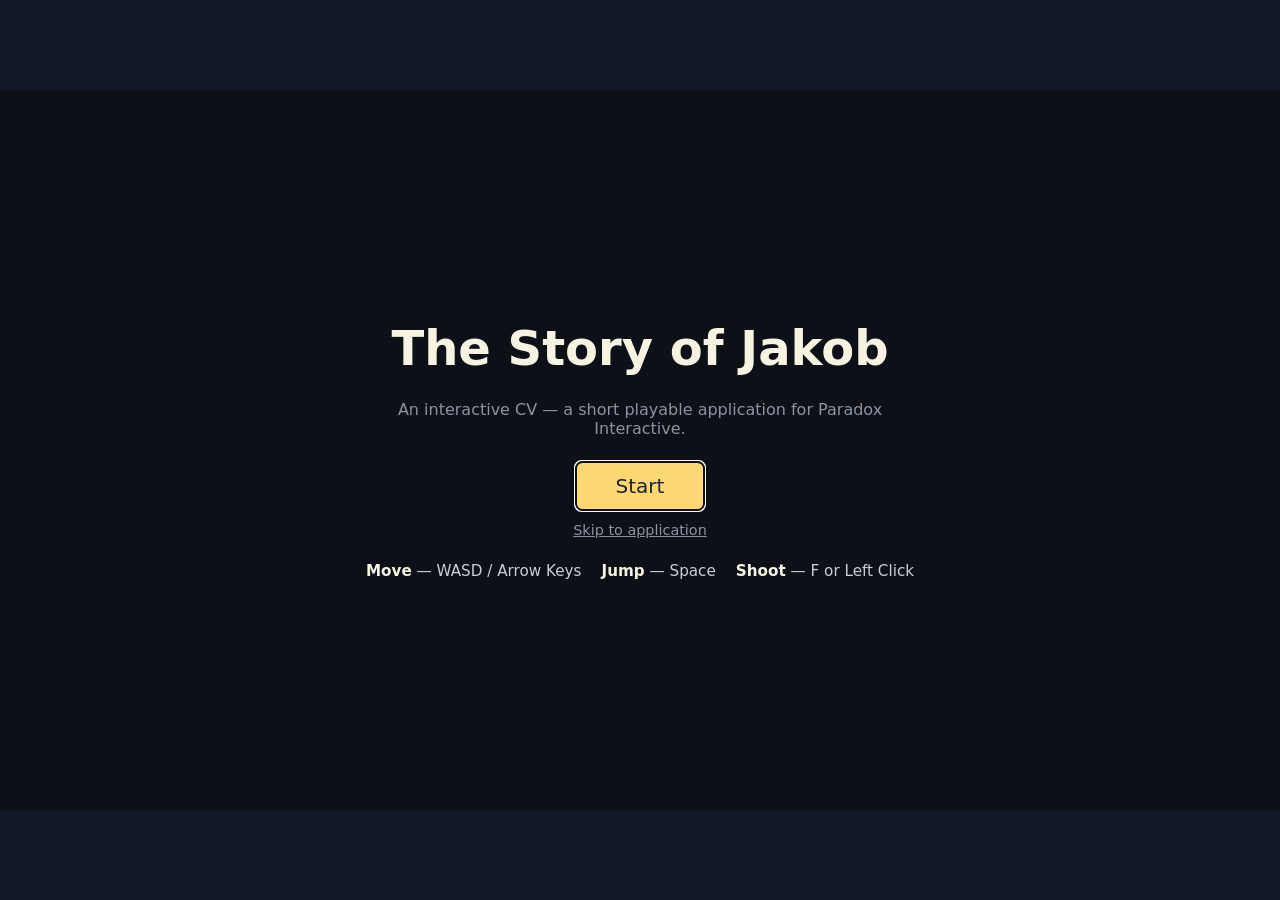
==== index.html @ b73023fc "deploy: publish runtime website" ====
<!doctype html>
<html lang="en">
  <head>
    <meta charset="utf-8">
    <meta name="viewport" content="width=device-width, initial-scale=1">
    <!-- Private application link, not a public site -- stays out of
         search results permanently, not just until launch. See also
         robots.txt. -->
    <meta name="robots" content="noindex, nofollow">
    <title>The Story of Jakob</title>
    <link rel="icon" href="data:,">
    <link rel="stylesheet" href="./css/style.css">
    <link rel="stylesheet" href="./css/ui.css">
    <script type="module" src="./js/main.js"></script>
  </head>
  <body>
    <div id="viewport">
      <canvas id="game" width="1280" height="720" aria-label="The Story of Jakob gameplay canvas">
        Your browser does not support canvas.
      </canvas>

      <!--
        Real DOM title screen (PLAN.md task 4.1), replacing game.js's
        placeholder. AGENTS.md §5: menus are never drawn on canvas. Shown/
        hidden by ui.js; the Start button hands off to game.js.
      -->
      <div id="title-screen" class="dom-screen">
        <div class="title-content">
          <h1>The Story of Jakob</h1>
          <p class="tagline">An interactive CV — a short playable application for Paradox Interactive.</p>

          <div class="title-actions">
            <button id="start-button" type="button" disabled>Start</button>
            <!--
              Task 4.2: title renders immediately, Start stays disabled
              and this shows a percentage until the asset manifest
              (assets.js) has loaded. aria-live so a screen reader
              announces when it's ready without the page moving focus.
            -->
            <p id="loading-status" class="loading-status" aria-live="polite">
              Loading… <span id="loading-percent">0%</span>
            </p>
            <a class="skip-link" href="./application.html">Skip to application</a>
          </div>

          <ul class="controls-list" aria-label="Controls">
            <li><strong>Move</strong> — WASD / Arrow Keys</li>
            <li><strong>Jump</strong> — Space</li>
            <li><strong>Shoot</strong> — F or Left Click</li>
          </ul>
        </div>
      </div>

      <!--
        Real DOM comic viewer (PLAN.md task 4.3), replacing game.js's
        placeholder. One panel on screen at a time -- comics.js swaps
        #comic-panel-image's src and rebuilds the bubble layer on every
        advance; content (which panels, what the bubbles say) is entirely
        comic-data.js. Shown/hidden by ui.js in lockstep with game.js's
        state.
      -->
      <div id="comic-screen" class="dom-screen" hidden>
        <div class="comic-frame" id="comic-frame">
          <img id="comic-panel-image" alt="">
          <div id="comic-bubble-layer" class="comic-bubble-layer"></div>
        </div>
        <p class="comic-hint">Click or press Space to continue</p>
      </div>

      <!--
        The utspring title card (PLAN.md task 3.5). Narrative copy, so it
        is DOM and not canvas (AGENTS.md §5) -- reusing this same UI layer
        rather than drawing text into the game. "studentmössa" is never
        translated (AGENTS.md §3); the gloss beside it is.

        game.js drives both `hidden` and `opacity` from simulation time,
        so the hold and the fade freeze and resume with the rest of the
        game when the tab is hidden -- a CSS transition would keep running
        while the simulation was paused. pointer-events stay off in the
        stylesheet so it can never sit in front of the persistent controls.
      -->
      <div id="studentmossa-card" class="studentmossa-card" hidden>
        <p class="studentmossa-card-title">Studentmössa</p>
        <p class="studentmossa-card-body">Swedish graduation cap. Earned, not given.</p>
      </div>

      <!--
        Persistent controls (PLAN.md task 4.4, AGENTS.md §5): Skip to
        application and Mute/Unmute, present during gameplay and comics.
        Last in #viewport so it paints above both the canvas and the
        comic screen without needing a z-index. Hidden on the title
        screen, which already has its own Skip link. Not a settings menu
        -- these two controls are the entire out-of-game UI.
      -->
      <div id="persistent-controls" class="persistent-controls" hidden>
        <a class="persistent-control" href="./application.html">Skip to application</a>
        <button id="mute-button" class="persistent-control" type="button">Mute</button>
      </div>
    </div>

    <!--
      Mobile fallback (PLAN.md task 4.8, AGENTS.md §6: "No mobile
      gameplay... A recruiter on a phone must never see a black canvas").
      Pure CSS, no JS dependency, so it can never fail open into a blank
      or broken page: style.css shows this and hides #viewport under
      `@media (pointer: coarse)`, the standard signal for a touch-primary
      device. application.html already doubles as the mobile fallback
      destination (task 4.7), so this is just the explanation plus one
      link there, not a second copy of its content.
    -->
    <div id="mobile-fallback">
      <div class="mobile-fallback-content">
        <h1>The Story of Jakob</h1>
        <p>
          This is a browser game, played with a keyboard — it needs a
          desktop or laptop.
        </p>
        <p>On mobile, here's the application directly:</p>
        <a class="mobile-fallback-cta" href="./application.html">Open the application</a>
      </div>
    </div>
  </body>
</html>
---- css/style.css ----
html,
body {
  margin: 0;
  width: 100%;
  height: 100%;
}

body {
  display: grid;
  place-items: center;
  background: #111827;
}

/* Logical 1280x720 game area (AGENTS.md §5), scaled to fit the window at a
   fixed 16:9 aspect ratio. The canvas and every DOM screen (ui.css) stack
   inside it at the same size, so a DOM screen lines up with the canvas
   exactly and either can cover the other. */
#viewport {
  position: relative;
  width: min(100vw, calc(100vh * 16 / 9));
  aspect-ratio: 16 / 9;
}

#viewport > canvas {
  display: block;
  width: 100%;
  height: 100%;
  background: #243247;
}

/* Mobile fallback (task 4.8): hidden by default, swapped in for
   #viewport on a touch-primary device -- see the media query below. */
#mobile-fallback {
  display: none;
}

.mobile-fallback-content {
  display: flex;
  flex-direction: column;
  align-items: center;
  gap: 1.25rem;
  max-width: 26rem;
  padding: 2rem 1.5rem;
  text-align: center;
  color: #f7f3e3;
  font-family: system-ui, -apple-system, "Segoe UI", Roboto, Arial, sans-serif;
}

.mobile-fallback-content h1 {
  margin: 0;
  font-size: 1.75rem;
}

.mobile-fallback-content p {
  margin: 0;
  color: #8b93a5;
}

.mobile-fallback-cta {
  font-size: 1.1rem;
  padding: 0.75rem 2rem;
  background: #f6c453;
  color: #1b2333;
  border-radius: 0.4rem;
  text-decoration: none;
  font-weight: 700;
}

.mobile-fallback-cta:hover,
.mobile-fallback-cta:focus-visible {
  background: #ffd873;
}

@media (pointer: coarse) {
  #viewport {
    display: none;
  }

  #mobile-fallback {
    display: grid;
    place-items: center;
    width: 100%;
    height: 100%;
  }
}
---- css/ui.css ----
/* ui.css — DOM screens that layer over the canvas (Milestone 4). Each one
   is a full-cover child of #viewport (style.css positions/sizes it);
   this file only styles what's inside them. AGENTS.md §5: menus and
   narrative are DOM, never canvas. */

.dom-screen {
  position: absolute;
  inset: 0;
  display: flex;
  align-items: center;
  justify-content: center;
  background: #0d1117;
  color: #f7f3e3;
  font-family: system-ui, -apple-system, "Segoe UI", Roboto, Arial, sans-serif;
  text-align: center;
}

.dom-screen[hidden] {
  display: none;
}

/* Title screen (task 4.1) */

.title-content {
  display: flex;
  flex-direction: column;
  align-items: center;
  gap: 1.5rem;
  padding: 2rem;
}

.title-content h1 {
  margin: 0;
  font-size: clamp(2rem, 5vw, 3rem);
}

.tagline {
  margin: 0;
  color: #8b93a5;
  max-width: 32rem;
}

.title-actions {
  display: flex;
  flex-direction: column;
  align-items: center;
  gap: 0.75rem;
}

#start-button {
  font: inherit;
  font-size: 1.25rem;
  padding: 0.75rem 2.5rem;
  background: #f6c453;
  color: #1b2333;
  border: none;
  border-radius: 0.4rem;
  cursor: pointer;
}

#start-button:hover,
#start-button:focus-visible {
  background: #ffd873;
}

#start-button:disabled {
  background: #4a5568;
  color: #8b93a5;
  cursor: not-allowed;
}

/* Task 4.2: visible only while the (currently empty) asset manifest is
   loading; ui.js hides it the instant Start is enabled. */
.loading-status {
  margin: 0;
  font-size: 0.85rem;
  color: #8b93a5;
}

.skip-link {
  color: #8b93a5;
  font-size: 0.9rem;
  text-decoration: underline;
}

.skip-link:hover,
.skip-link:focus-visible {
  color: #f7f3e3;
}

/* A non-gamer must never have to guess the controls (PLAN.md 4.1). */
.controls-list {
  display: flex;
  flex-wrap: wrap;
  justify-content: center;
  gap: 0.4rem 1.25rem;
  list-style: none;
  margin: 0;
  padding: 0;
  font-size: 0.95rem;
  color: #c7cddb;
}

.controls-list li strong {
  color: #f7f3e3;
}

/* Comic viewer (task 4.3). #comic-frame has no explicit size -- as a flex
   child of .dom-screen it shrink-wraps to its image, which is capped to
   the screen by max-width/max-height while keeping its own aspect ratio
   (never cropped or stretched, panels vary in shape). That makes the
   frame exactly the letterboxed image's box, so bubbles positioned as
   percentages of the frame land on the artwork correctly at any scale. */
.comic-frame {
  position: relative;
  max-width: 100%;
  max-height: 100%;
  line-height: 0; /* no inline-image baseline gap under the frame */
}

#comic-panel-image {
  display: block;
  max-width: 100%;
  max-height: 100%;
  width: auto;
  height: auto;
}

.comic-bubble-layer {
  position: absolute;
  inset: 0;
  pointer-events: none;
}

/* Small and out of the way -- without it a non-gamer sits looking at the
   first panel wondering whether the game has frozen (PLAN.md 4.3). */
.comic-hint {
  position: absolute;
  left: 50%;
  bottom: 1rem;
  transform: translateX(-50%);
  margin: 0;
  padding: 0.3rem 0.9rem;
  font-size: 0.8rem;
  color: #8b93a5;
  background: rgba(13, 17, 23, 0.6);
  border-radius: 999px;
  pointer-events: none;
}

.comic-bubble {
  /* x/y (comic-data.js) place the bubble's own top-left corner. */
  position: absolute;
  background: #f7f3e3;
  color: #1b2333;
  border: 2px solid #1b2333;
  border-radius: 0.7rem;
  padding: 0.5em 0.75em;
  font-family: system-ui, -apple-system, "Segoe UI", Roboto, Arial, sans-serif;
  font-weight: 700;
  font-size: clamp(0.65rem, 1.6vw, 1.05rem);
  line-height: 1.25;
  text-align: center;
  box-shadow: 0 2px 6px rgba(0, 0, 0, 0.35);
}

.comic-bubble--thought {
  border-radius: 1.3rem;
}

/* Speech: a pointed triangle tail on the side the speaker is on.
   Thought: two trailing circles instead, same side. */
.comic-bubble--tail-left::after,
.comic-bubble--tail-right::after,
.comic-bubble--tail-up::after,
.comic-bubble--tail-down::after {
  content: '';
  position: absolute;
}

.comic-bubble--speech.comic-bubble--tail-left::after {
  left: -12px;
  top: 50%;
  transform: translateY(-50%);
  border: 9px solid transparent;
  border-right-color: #1b2333;
}

.comic-bubble--speech.comic-bubble--tail-right::after {
  right: -12px;
  top: 50%;
  transform: translateY(-50%);
  border: 9px solid transparent;
  border-left-color: #1b2333;
}

.comic-bubble--speech.comic-bubble--tail-up::after {
  left: 50%;
  top: -12px;
  transform: translateX(-50%);
  border: 9px solid transparent;
  border-bottom-color: #1b2333;
}

.comic-bubble--speech.comic-bubble--tail-down::after {
  left: 50%;
  bottom: -12px;
  transform: translateX(-50%);
  border: 9px solid transparent;
  border-top-color: #1b2333;
}

.comic-bubble--thought::before,
.comic-bubble--thought::after {
  content: '';
  position: absolute;
  border-radius: 50%;
  background: #f7f3e3;
  border: 2px solid #1b2333;
}

.comic-bubble--thought::before {
  width: 12px;
  height: 12px;
}

.comic-bubble--thought::after {
  width: 7px;
  height: 7px;
}

.comic-bubble--thought.comic-bubble--tail-left::before { left: -16px; top: 50%; transform: translateY(-50%); }
.comic-bubble--thought.comic-bubble--tail-left::after { left: -26px; top: 50%; transform: translateY(-50%); }

.comic-bubble--thought.comic-bubble--tail-right::before { right: -16px; top: 50%; transform: translateY(-50%); }
.comic-bubble--thought.comic-bubble--tail-right::after { right: -26px; top: 50%; transform: translateY(-50%); }

.comic-bubble--thought.comic-bubble--tail-up::before { left: 50%; top: -16px; transform: translateX(-50%); }
.comic-bubble--thought.comic-bubble--tail-up::after { left: 50%; top: -28px; transform: translateX(-50%); }

.comic-bubble--thought.comic-bubble--tail-down::before { left: 50%; bottom: -16px; transform: translateX(-50%); }
.comic-bubble--thought.comic-bubble--tail-down::after { left: 50%; bottom: -28px; transform: translateX(-50%); }

/* Persistent controls (task 4.4): Skip to application and Mute/Unmute,
   present during gameplay and comics. Small, low contrast, corner-pinned
   so it never competes with the game for attention -- the opposite
   styling from the title screen's own, much bigger Skip link. Last child
   of #viewport (index.html), so it paints above the canvas and the comic
   screen with no z-index needed. */
.persistent-controls {
  position: absolute;
  right: 0.6rem;
  bottom: 0.6rem;
  display: flex;
  gap: 0.6rem;
  font-family: system-ui, -apple-system, "Segoe UI", Roboto, Arial, sans-serif;
}

.persistent-controls[hidden] {
  display: none;
}

.persistent-control {
  font: inherit;
  font-size: 0.75rem;
  color: rgba(247, 243, 227, 0.55);
  background: rgba(13, 17, 23, 0.45);
  border: none;
  border-radius: 999px;
  padding: 0.3rem 0.7rem;
  text-decoration: none;
  cursor: pointer;
}

.persistent-control:hover,
.persistent-control:focus-visible {
  color: #f7f3e3;
  background: rgba(13, 17, 23, 0.75);
}

/* ---------------------------------------------------------------------
   The utspring title card (PLAN.md task 3.5)

   Shown for about two seconds at the end of the staircase run, then
   faded out. Its opacity is set by game.js from simulation time, not by
   a CSS transition, so there is deliberately no `transition` here --
   see index.html for why.

   Sits low and centered so it never covers the player at the bottom of
   the staircase, and never takes pointer events: the persistent Skip to
   application and Mute controls stay clickable throughout the sequence.
   --------------------------------------------------------------------- */
.studentmossa-card {
  position: absolute;
  left: 50%;
  bottom: 12%;
  transform: translateX(-50%);
  z-index: 3;
  pointer-events: none;
  max-width: 72%;
  padding: 1.1rem 2.2rem;
  text-align: center;
  background: rgba(13, 17, 23, 0.82);
  border: 1px solid rgba(247, 243, 227, 0.22);
  border-radius: 6px;
}

.studentmossa-card[hidden] {
  display: none;
}

.studentmossa-card-title {
  margin: 0;
  font-size: 2rem;
  font-weight: 700;
  letter-spacing: 0.02em;
  color: #f7f3e3;
}

.studentmossa-card-body {
  margin: 0.4rem 0 0;
  font-size: 1.05rem;
  color: rgba(247, 243, 227, 0.78);
}
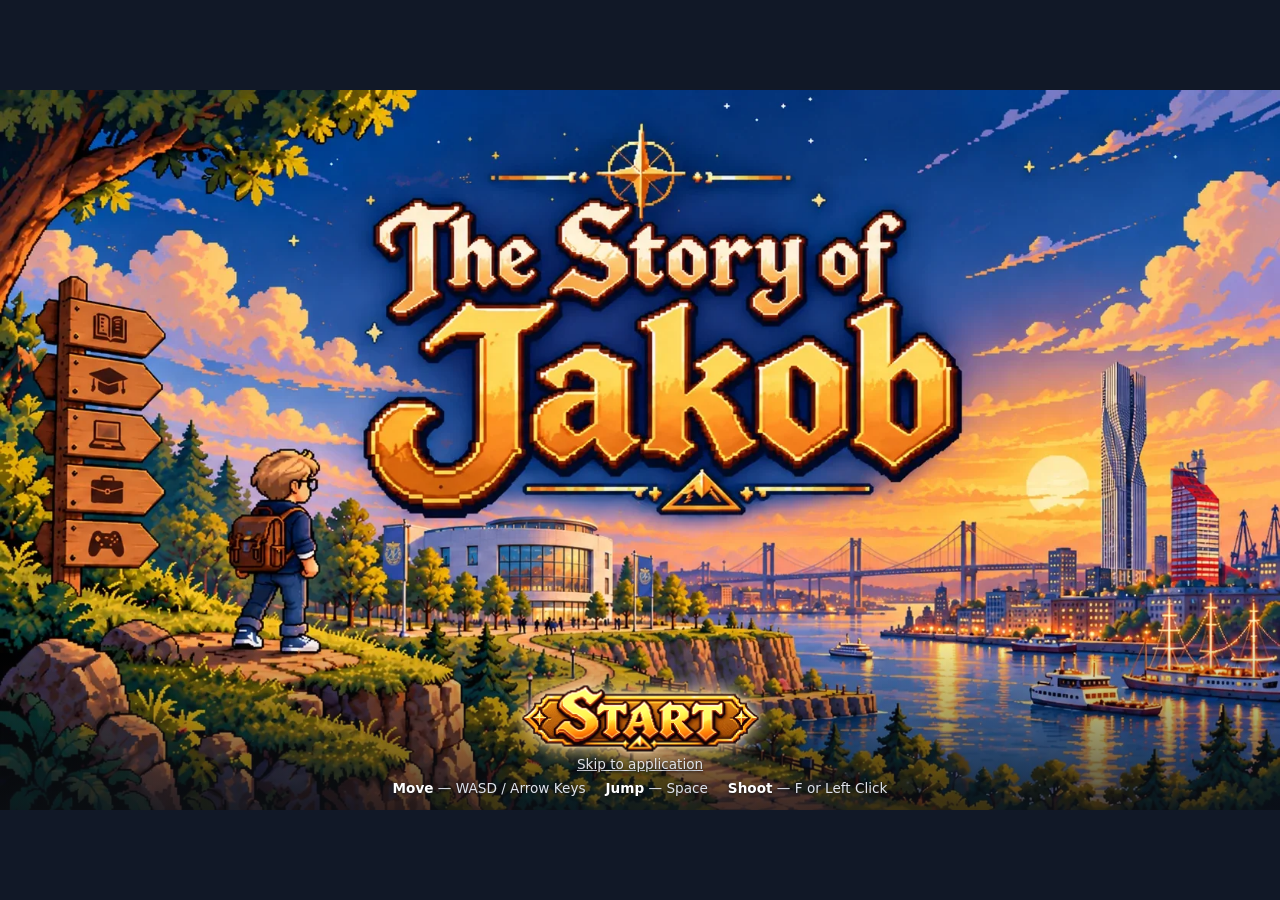
==== commit c855a1e9: "deploy: publish runtime website" ====
--- a/index.html
+++ b/index.html
@@ -19,18 +19,28 @@
         Your browser does not support canvas.
       </canvas>
 
+      <!-- Control copy for the short opening tutorial. Gameplay stays on
+           canvas; the words stay sharp in the DOM at every window size. -->
+      <div id="tutorial-hints" class="tutorial-hints" hidden aria-label="Opening controls">
+        <span>Move with A and D or<br>arrow keys</span>
+        <span>Jump with Space</span>
+        <span>Shoot with F or<br>left click</span>
+      </div>
+
       <!--
         Real DOM title screen (PLAN.md task 4.1), replacing game.js's
         placeholder. AGENTS.md §5: menus are never drawn on canvas. Shown/
         hidden by ui.js; the Start button hands off to game.js.
       -->
-      <div id="title-screen" class="dom-screen">
+      <div id="title-screen" class="dom-screen title-screen">
         <div class="title-content">
-          <h1>The Story of Jakob</h1>
-          <p class="tagline">An interactive CV — a short playable application for Paradox Interactive.</p>
+          <!-- The title is painted into the title art (assets/ui/
+               title-screen.webp); these stay for screen readers. -->
+          <h1 class="visually-hidden">The Story of Jakob</h1>
+          <p class="visually-hidden">An interactive CV — a short playable application for Paradox Interactive.</p>
 
           <div class="title-actions">
-            <button id="start-button" type="button" disabled>Start</button>
+            <button id="start-button" type="button" disabled><img src="./assets/ui/start-button.webp" alt="Start" width="480" height="134"></button>
             <!--
               Task 4.2: title renders immediately, Start stays disabled
               and this shows a percentage until the asset manifest
@@ -52,17 +62,19 @@
       </div>
 
       <!--
-        Real DOM comic viewer (PLAN.md task 4.3), replacing game.js's
-        placeholder. One panel on screen at a time -- comics.js swaps
-        #comic-panel-image's src and rebuilds the bubble layer on every
-        advance; content (which panels, what the bubbles say) is entirely
-        comic-data.js. Shown/hidden by ui.js in lockstep with game.js's
-        state.
+        Real DOM comic viewer (PLAN.md task 4.3; task 2, playtest round 2,
+        switched it from one-panel-at-a-time to a stacking read). Advancing
+        appends another panel frame to #comic-panel-list and smoothly
+        scrolls it into view -- earlier panels stay put, scrolled up.
+        comics.js owns building each panel's frame/bubbles from
+        comic-data.js; #comic-scroll is the only element that scrolls, so
+        .comic-hint (a direct child of #comic-screen, not of the scrolling
+        region) stays fixed on screen throughout. Shown/hidden by ui.js in
+        lockstep with game.js's state.
       -->
-      <div id="comic-screen" class="dom-screen" hidden>
-        <div class="comic-frame" id="comic-frame">
-          <img id="comic-panel-image" alt="">
-          <div id="comic-bubble-layer" class="comic-bubble-layer"></div>
+      <div id="comic-screen" class="dom-screen comic-screen" hidden>
+        <div id="comic-scroll" class="comic-scroll">
+          <div id="comic-panel-list" class="comic-panel-list"></div>
         </div>
         <p class="comic-hint">Click or press Space to continue</p>
       </div>
@@ -85,6 +97,48 @@
       </div>
 
       <!--
+        Focus/visibility hint (PLAN.md task 3.10). The simulation freezes
+        whenever the window loses focus, and one line over the frozen
+        frame is what keeps a stopped game reading as "waiting for you"
+        rather than "crashed". It used to be drawn on the canvas, which
+        AGENTS.md §5 does not allow -- canvas renders gameplay only, and
+        this is UI copy. game.js owns when it shows; ui.js owns the
+        element.
+
+        Not a pause menu (task 3.10 forbids one) and not interactive:
+        pointer-events stay off in the stylesheet so the click that
+        dismisses it reaches the canvas and restores focus, exactly as it
+        did before.
+      -->
+      <div id="resume-hint" class="resume-hint" hidden>
+        <p class="resume-hint-text">Click to resume</p>
+      </div>
+
+      <!--
+        The Clinic reception's "Try again / Skip this round" choice
+        (reception.js). Appears only after the same round has been failed
+        twice in a row, so nobody can be stuck there (AGENTS.md §2). A
+        choice is UI, so it is DOM (AGENTS.md §5); reception.js owns when
+        it shows, ui.js owns the element.
+      -->
+      <div id="reception-choice" class="reception-choice" hidden>
+        <p class="reception-choice-text">Busy day at the front desk.</p>
+        <div class="reception-choice-actions">
+          <button id="reception-retry" class="reception-choice-button" type="button">Try again</button>
+          <button id="reception-skip" class="reception-choice-button" type="button">Skip this round</button>
+        </div>
+      </div>
+
+      <!--
+        The Clinic reception's Retry (reception.js): after a failed Round 3
+        the arena opens up and play simply continues -- this small,
+        optional button is for anyone who wants another go, and disappears
+        once they walk on past the desk. Deliberately low-key, like the
+        persistent controls; it must never read as "you have to do this".
+      -->
+      <button id="reception-retry-final" class="reception-retry-final" type="button" hidden>Retry the front desk</button>
+
+      <!--
         Persistent controls (PLAN.md task 4.4, AGENTS.md §5): Skip to
         application and Mute/Unmute, present during gameplay and comics.
         Last in #viewport so it paints above both the canvas and the
@@ -94,6 +148,10 @@
       -->
       <div id="persistent-controls" class="persistent-controls" hidden>
         <a class="persistent-control" href="./application.html">Skip to application</a>
+        <label class="persistent-control volume-control">
+          Volume
+          <input id="volume-slider" type="range" min="0" max="100" step="5" value="100" aria-label="Music volume">
+        </label>
         <button id="mute-button" class="persistent-control" type="button">Mute</button>
       </div>
     </div>
--- a/css/ui.css
+++ b/css/ui.css
@@ -3,6 +3,26 @@
    this file only styles what's inside them. AGENTS.md §5: menus and
    narrative are DOM, never canvas. */
 
+/* The reference image's three simple labels above the opening path. */
+.tutorial-hints {
+  position: absolute;
+  top: 5%;
+  left: 3%;
+  width: 94%;
+  display: grid;
+  grid-template-columns: repeat(3, 1fr);
+  align-items: start;
+  gap: 1rem;
+  pointer-events: none;
+  text-align: center;
+  color: #fff;
+  font: 700 clamp(0.75rem, 1.7vw, 1.45rem)/1.2 system-ui, -apple-system, "Segoe UI", Roboto, Arial, sans-serif;
+  text-shadow: 0 2px 4px #111827, 0 0 12px #111827;
+}
+.tutorial-hints[hidden] {
+  display: none;
+}
+
 .dom-screen {
   position: absolute;
   inset: 0;
@@ -19,73 +39,97 @@
   display: none;
 }
 
-/* Title screen (task 4.1) */
+/* Title screen (task 4.1). The author's title art fills the 16:9
+   viewport (the title itself is painted into it); everything the player
+   uses sits along the bottom middle, over a soft dark fade so the small
+   text stays readable on the art. */
+
+.title-screen {
+  background: #0d1117 url("../assets/ui/title-screen.webp") center / cover no-repeat;
+  align-items: flex-end;
+}
+
+.visually-hidden {
+  position: absolute;
+  width: 1px;
+  height: 1px;
+  overflow: hidden;
+  clip-path: inset(50%);
+  white-space: nowrap;
+}
 
 .title-content {
+  width: 100%;
   display: flex;
   flex-direction: column;
   align-items: center;
-  gap: 1.5rem;
-  padding: 2rem;
-}
-
-.title-content h1 {
-  margin: 0;
-  font-size: clamp(2rem, 5vw, 3rem);
-}
-
-.tagline {
-  margin: 0;
-  color: #8b93a5;
-  max-width: 32rem;
+  gap: 0.5rem;
+  padding: 3rem 1rem 0.9rem;
+  background: linear-gradient(to bottom, rgba(13, 17, 23, 0), rgba(13, 17, 23, 0.75));
+  text-shadow: 0 1px 3px #0d1117;
 }
 
 .title-actions {
+  width: 100%;
   display: flex;
   flex-direction: column;
   align-items: center;
-  gap: 0.75rem;
-}
-
+  gap: 0.35rem;
+}
+
+/* The Start button is the author's art (assets/ui/start-button.webp);
+   the button itself is only the click target around it. */
 #start-button {
-  font: inherit;
-  font-size: 1.25rem;
-  padding: 0.75rem 2.5rem;
-  background: #f6c453;
-  color: #1b2333;
+  width: 18%;
+  min-width: 150px;
+  padding: 0;
+  background: none;
   border: none;
-  border-radius: 0.4rem;
   cursor: pointer;
+  transition: transform 0.12s ease, filter 0.12s ease;
+}
+
+#start-button img {
+  display: block;
+  width: 100%;
+  height: auto;
 }
 
 #start-button:hover,
 #start-button:focus-visible {
-  background: #ffd873;
-}
-
+  transform: scale(1.05);
+  filter: brightness(1.12) drop-shadow(0 0 10px rgba(255, 200, 90, 0.6));
+  outline: none;
+}
+
+#start-button:focus-visible {
+  filter: brightness(1.12) drop-shadow(0 0 10px rgba(255, 200, 90, 0.6)) drop-shadow(0 0 2px #fff);
+}
+
+/* Greyed out until the asset manifest has loaded (task 4.2). */
 #start-button:disabled {
-  background: #4a5568;
-  color: #8b93a5;
   cursor: not-allowed;
-}
-
-/* Task 4.2: visible only while the (currently empty) asset manifest is
-   loading; ui.js hides it the instant Start is enabled. */
+  transform: none;
+  filter: grayscale(0.85) brightness(0.7);
+}
+
+/* Task 4.2: visible only while the asset manifest is loading; ui.js
+   hides it the instant Start is enabled. */
 .loading-status {
   margin: 0;
   font-size: 0.85rem;
-  color: #8b93a5;
+  color: #e6e9f0;
 }
 
 .skip-link {
-  color: #8b93a5;
-  font-size: 0.9rem;
+  color: #dfe3ec;
+  font-size: 0.85rem;
   text-decoration: underline;
 }
 
 .skip-link:hover,
 .skip-link:focus-visible {
-  color: #f7f3e3;
+  color: #ffffff;
 }
 
 /* A non-gamer must never have to guess the controls (PLAN.md 4.1). */
@@ -93,35 +137,83 @@
   display: flex;
   flex-wrap: wrap;
   justify-content: center;
-  gap: 0.4rem 1.25rem;
+  gap: 0.2rem 1.25rem;
   list-style: none;
   margin: 0;
   padding: 0;
-  font-size: 0.95rem;
-  color: #c7cddb;
+  font-size: 0.85rem;
+  color: #dfe3ec;
 }
 
 .controls-list li strong {
-  color: #f7f3e3;
-}
-
-/* Comic viewer (task 4.3). #comic-frame has no explicit size -- as a flex
-   child of .dom-screen it shrink-wraps to its image, which is capped to
-   the screen by max-width/max-height while keeping its own aspect ratio
-   (never cropped or stretched, panels vary in shape). That makes the
-   frame exactly the letterboxed image's box, so bubbles positioned as
-   percentages of the frame land on the artwork correctly at any scale. */
+  color: #ffffff;
+}
+
+/* Comic viewer (task 4.3; task 2, playtest round 2: panels stack instead
+   of replacing each other). #comic-screen itself does not scroll -- it
+   stays a plain full-cover box so .comic-hint, a direct child of it, can
+   sit fixed on screen the whole time. #comic-scroll is the one thing that
+   scrolls, and holds #comic-panel-list, a centred column that grows
+   downward as comics.js appends a frame per panel. */
+.comic-screen {
+  display: block; /* override .dom-screen's flex centring -- this screen scrolls a column instead */
+  padding: 0;
+}
+
+.comic-scroll {
+  position: absolute;
+  inset: 0;
+  overflow-y: auto;
+  scroll-behavior: smooth;
+}
+
+.comic-panel-list {
+  display: flex;
+  flex-direction: column;
+  align-items: center;
+  gap: 2rem;
+  min-height: 100%;
+  box-sizing: border-box;
+  /* Bottom padding roomy enough that scrolling the last panel to the
+     middle of the viewport (comics.js's scrollIntoView) never leaves it
+     hidden under .comic-hint, and top padding so the first panel doesn't
+     start jammed against the screen edge. */
+  padding: 3rem 1rem 12rem;
+}
+
+/* Each panel's own frame. No explicit size -- it shrink-wraps to its
+   image, which is capped by max-width/max-height while keeping its own
+   aspect ratio (never cropped or stretched; panels vary in shape). That
+   makes the frame exactly the letterboxed image's box, so a panel's
+   bubbles, positioned as percentages of ITS frame, land on the artwork
+   correctly at any scale regardless of how tall neighbouring panels are. */
 .comic-frame {
   position: relative;
   max-width: 100%;
-  max-height: 100%;
+  max-height: 82vh; /* a single panel never eats the whole scrollable view */
   line-height: 0; /* no inline-image baseline gap under the frame */
 }
 
-#comic-panel-image {
+/* Side-by-side panels (comics.js): one row, each panel appearing on its
+   own click. A waiting panel already takes its space, just unseen. */
+.comic-row {
+  display: flex;
+  gap: 0.75rem;
+  max-width: 100%;
+}
+
+.comic-row .comic-frame {
+  min-width: 0;
+}
+
+.comic-frame--waiting {
+  visibility: hidden;
+}
+
+.comic-panel-image {
   display: block;
   max-width: 100%;
-  max-height: 100%;
+  max-height: 82vh;
   width: auto;
   height: auto;
 }
@@ -133,7 +225,9 @@
 }
 
 /* Small and out of the way -- without it a non-gamer sits looking at the
-   first panel wondering whether the game has frozen (PLAN.md 4.3). */
+   first panel wondering whether the game has frozen (PLAN.md 4.3). A
+   direct child of #comic-screen (not of #comic-scroll), so it stays put
+   on screen while the panel list underneath it scrolls. */
 .comic-hint {
   position: absolute;
   left: 50%;
@@ -278,6 +372,26 @@
   background: rgba(13, 17, 23, 0.75);
 }
 
+/* The volume slider: a pill like its neighbours, with the slider inside. */
+.volume-control {
+  display: flex;
+  align-items: center;
+  gap: 0.4rem;
+}
+
+.volume-control:focus-within {
+  color: #f7f3e3;
+  background: rgba(13, 17, 23, 0.75);
+}
+
+.volume-control input {
+  width: 4.5rem;
+  height: 0.8rem;
+  margin: 0;
+  accent-color: rgba(247, 243, 227, 0.7);
+  cursor: pointer;
+}
+
 /* ---------------------------------------------------------------------
    The utspring title card (PLAN.md task 3.5)
 
@@ -290,6 +404,32 @@
    the staircase, and never takes pointer events: the persistent Skip to
    application and Mute controls stay clickable throughout the sequence.
    --------------------------------------------------------------------- */
+/* Focus/visibility hint (task 3.10). Covers the frozen frame, never the
+   title or comic screens -- game.js only shows it during gameplay.
+   pointer-events off so the click that dismisses it lands on the canvas
+   and gives the page focus back. */
+.resume-hint {
+  position: absolute;
+  inset: 0;
+  z-index: 2;
+  display: flex;
+  align-items: center;
+  justify-content: center;
+  pointer-events: none;
+  background: rgba(13, 17, 23, 0.55);
+  font-family: system-ui, -apple-system, "Segoe UI", Roboto, Arial, sans-serif;
+}
+
+.resume-hint[hidden] {
+  display: none;
+}
+
+.resume-hint-text {
+  margin: 0;
+  font-size: 1.4rem;
+  color: #f7f3e3;
+}
+
 .studentmossa-card {
   position: absolute;
   left: 50%;
@@ -322,3 +462,87 @@
   font-size: 1.05rem;
   color: rgba(247, 243, 227, 0.78);
 }
+
+/* ---------------------------------------------------------------------
+   The Clinic reception's "Try again / Skip this round" choice
+   (reception.js). A small card over the top of the frozen arena, not a
+   full-screen cover: the round the player just failed stays visible
+   behind it.
+   --------------------------------------------------------------------- */
+
+.reception-choice {
+  position: absolute;
+  top: 34%;
+  left: 50%;
+  transform: translate(-50%, -50%);
+  padding: 1.1rem 1.6rem 1.3rem;
+  background: rgba(13, 17, 23, 0.88);
+  border: 2px solid #1f4e6b;
+  border-radius: 0.8rem;
+  color: #f7f3e3;
+  font-family: system-ui, -apple-system, "Segoe UI", Roboto, Arial, sans-serif;
+  text-align: center;
+}
+
+.reception-choice[hidden] {
+  display: none;
+}
+
+.reception-choice-text {
+  margin: 0 0 0.9rem;
+  font-size: 1.1rem;
+}
+
+.reception-choice-actions {
+  display: flex;
+  gap: 0.8rem;
+  justify-content: center;
+}
+
+.reception-choice-button {
+  font: inherit;
+  font-size: 1rem;
+  padding: 0.5rem 1.2rem;
+  border: none;
+  border-radius: 0.4rem;
+  cursor: pointer;
+  background: #4a5568;
+  color: #f7f3e3;
+}
+
+.reception-choice-button:first-child {
+  background: #f6c453;
+  color: #1b2333;
+}
+
+.reception-choice-button:hover,
+.reception-choice-button:focus-visible {
+  filter: brightness(1.12);
+}
+
+/* Round 3's optional Retry (reception.js): bottom centre, small and quiet,
+   in the same visual family as the persistent controls. */
+.reception-retry-final {
+  position: absolute;
+  left: 50%;
+  bottom: 0.6rem;
+  transform: translateX(-50%);
+  font-family: system-ui, -apple-system, "Segoe UI", Roboto, Arial, sans-serif;
+  font-size: 0.8rem;
+  color: rgba(247, 243, 227, 0.8);
+  background: rgba(13, 17, 23, 0.55);
+  border: 1px solid rgba(247, 243, 227, 0.25);
+  border-radius: 999px;
+  padding: 0.35rem 0.9rem;
+  cursor: pointer;
+}
+
+.reception-retry-final[hidden] {
+  display: none;
+}
+
+.reception-retry-final:hover,
+.reception-retry-final:focus-visible {
+  color: #f7f3e3;
+  background: rgba(13, 17, 23, 0.8);
+}
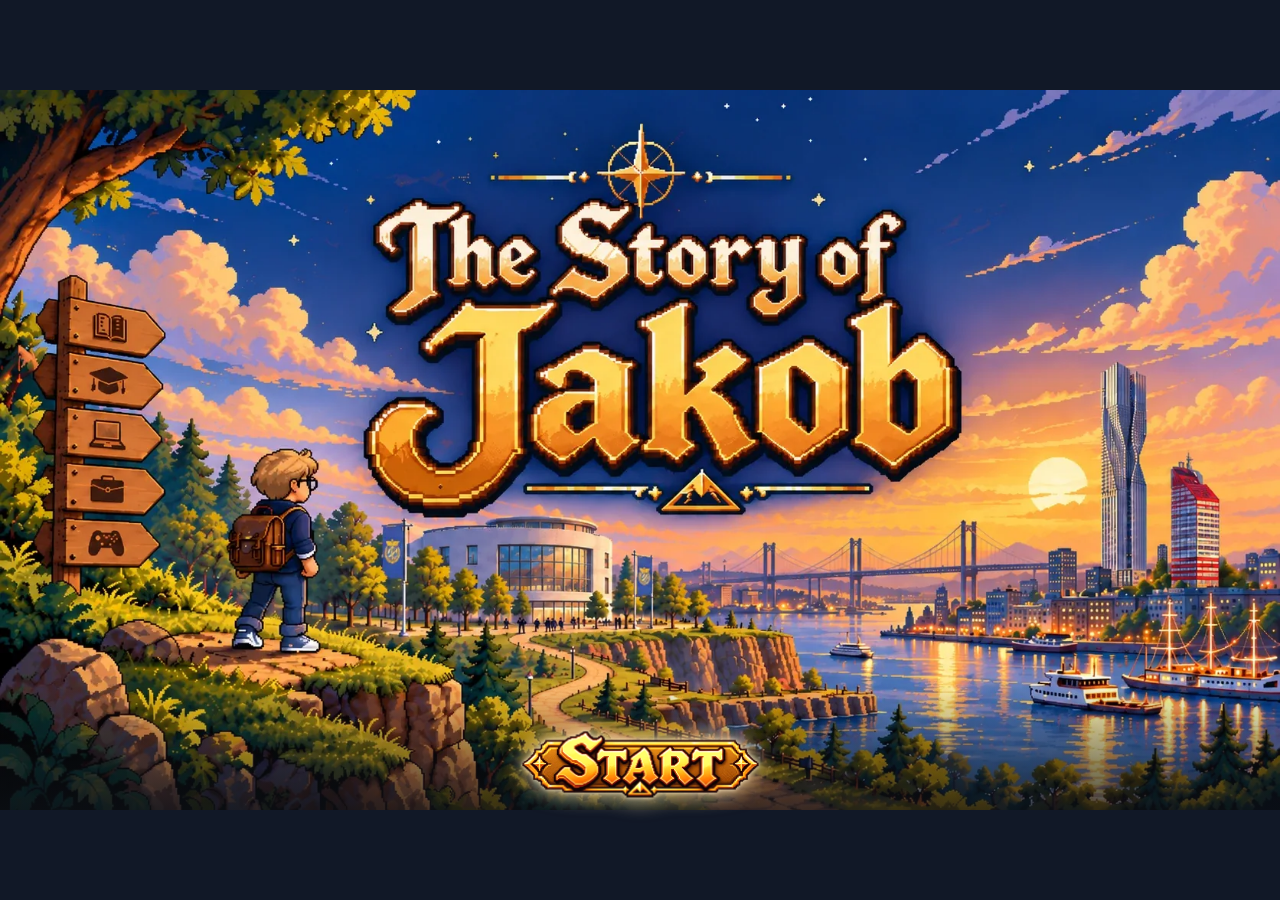
==== commit 0cbd51c5: "deploy: publish runtime website" ====
--- a/index.html
+++ b/index.html
@@ -50,14 +50,7 @@
             <p id="loading-status" class="loading-status" aria-live="polite">
               Loading… <span id="loading-percent">0%</span>
             </p>
-            <a class="skip-link" href="./application.html">Skip to application</a>
           </div>
-
-          <ul class="controls-list" aria-label="Controls">
-            <li><strong>Move</strong> — WASD / Arrow Keys</li>
-            <li><strong>Jump</strong> — Space</li>
-            <li><strong>Shoot</strong> — F or Left Click</li>
-          </ul>
         </div>
       </div>
 
@@ -146,8 +139,10 @@
         screen, which already has its own Skip link. Not a settings menu
         -- these two controls are the entire out-of-game UI.
       -->
+      <!-- Skip to application sits alone in the bottom-left corner; volume
+           and mute in the bottom-right. The title screen shows only Start. -->
       <div id="persistent-controls" class="persistent-controls" hidden>
-        <a class="persistent-control" href="./application.html">Skip to application</a>
+        <a class="persistent-control skip-control" href="./application.html">Skip to application</a>
         <label class="persistent-control volume-control">
           Volume
           <input id="volume-slider" type="range" min="0" max="100" step="5" value="100" aria-label="Music volume">
--- a/css/ui.css
+++ b/css/ui.css
@@ -121,34 +121,6 @@
   color: #e6e9f0;
 }
 
-.skip-link {
-  color: #dfe3ec;
-  font-size: 0.85rem;
-  text-decoration: underline;
-}
-
-.skip-link:hover,
-.skip-link:focus-visible {
-  color: #ffffff;
-}
-
-/* A non-gamer must never have to guess the controls (PLAN.md 4.1). */
-.controls-list {
-  display: flex;
-  flex-wrap: wrap;
-  justify-content: center;
-  gap: 0.2rem 1.25rem;
-  list-style: none;
-  margin: 0;
-  padding: 0;
-  font-size: 0.85rem;
-  color: #dfe3ec;
-}
-
-.controls-list li strong {
-  color: #ffffff;
-}
-
 /* Comic viewer (task 4.3; task 2, playtest round 2: panels stack instead
    of replacing each other). #comic-screen itself does not scroll -- it
    stays a plain full-cover box so .comic-hint, a direct child of it, can
@@ -341,12 +313,17 @@
    styling from the title screen's own, much bigger Skip link. Last child
    of #viewport (index.html), so it paints above the canvas and the comic
    screen with no z-index needed. */
+/* A bottom bar the width of the play area: Skip to application at the
+   far left, volume and mute at the far right. The bar itself lets clicks
+   through (left click fires), only the controls catch them. */
 .persistent-controls {
   position: absolute;
+  left: 0.6rem;
   right: 0.6rem;
   bottom: 0.6rem;
   display: flex;
   gap: 0.6rem;
+  pointer-events: none;
   font-family: system-ui, -apple-system, "Segoe UI", Roboto, Arial, sans-serif;
 }
 
@@ -355,6 +332,7 @@
 }
 
 .persistent-control {
+  pointer-events: auto;
   font: inherit;
   font-size: 0.75rem;
   color: rgba(247, 243, 227, 0.55);
@@ -370,6 +348,10 @@
 .persistent-control:focus-visible {
   color: #f7f3e3;
   background: rgba(13, 17, 23, 0.75);
+}
+
+.skip-control {
+  margin-right: auto; /* pushes volume and mute to the far right */
 }
 
 /* The volume slider: a pill like its neighbours, with the slider inside. */
